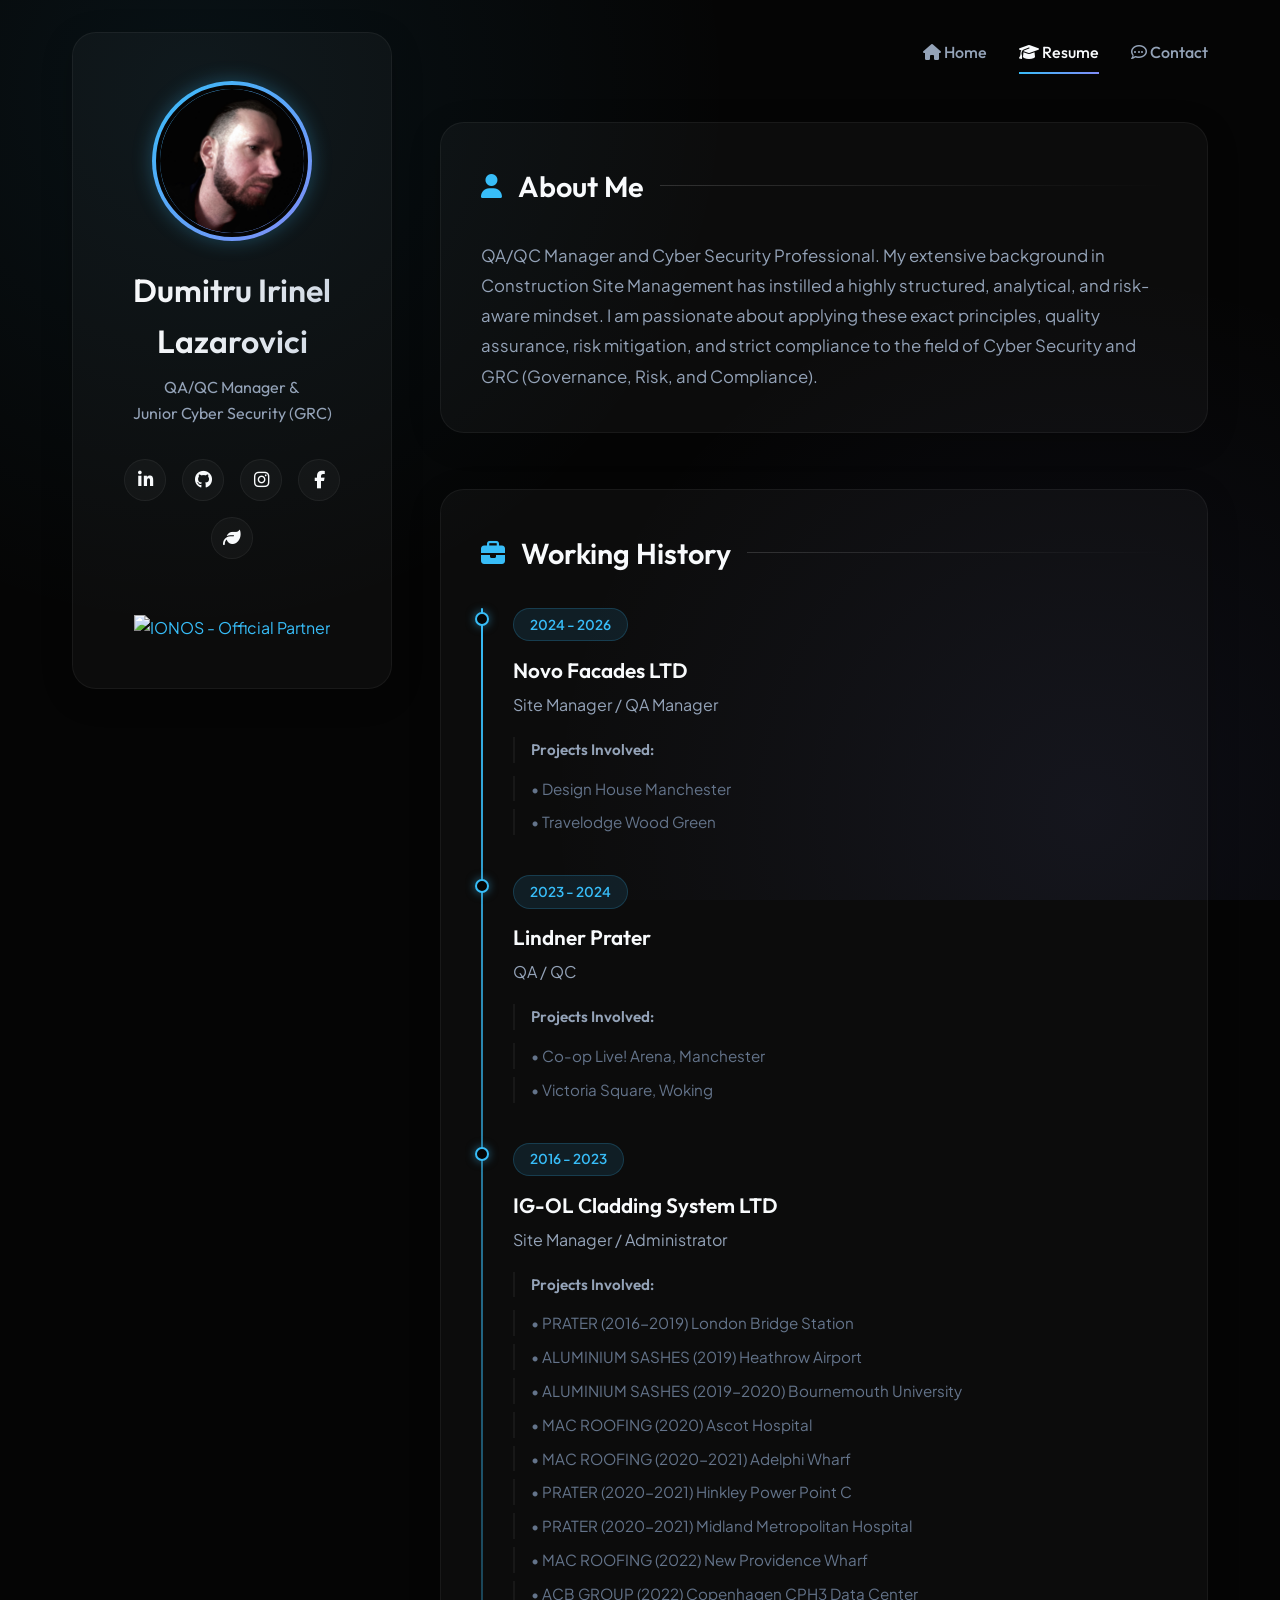
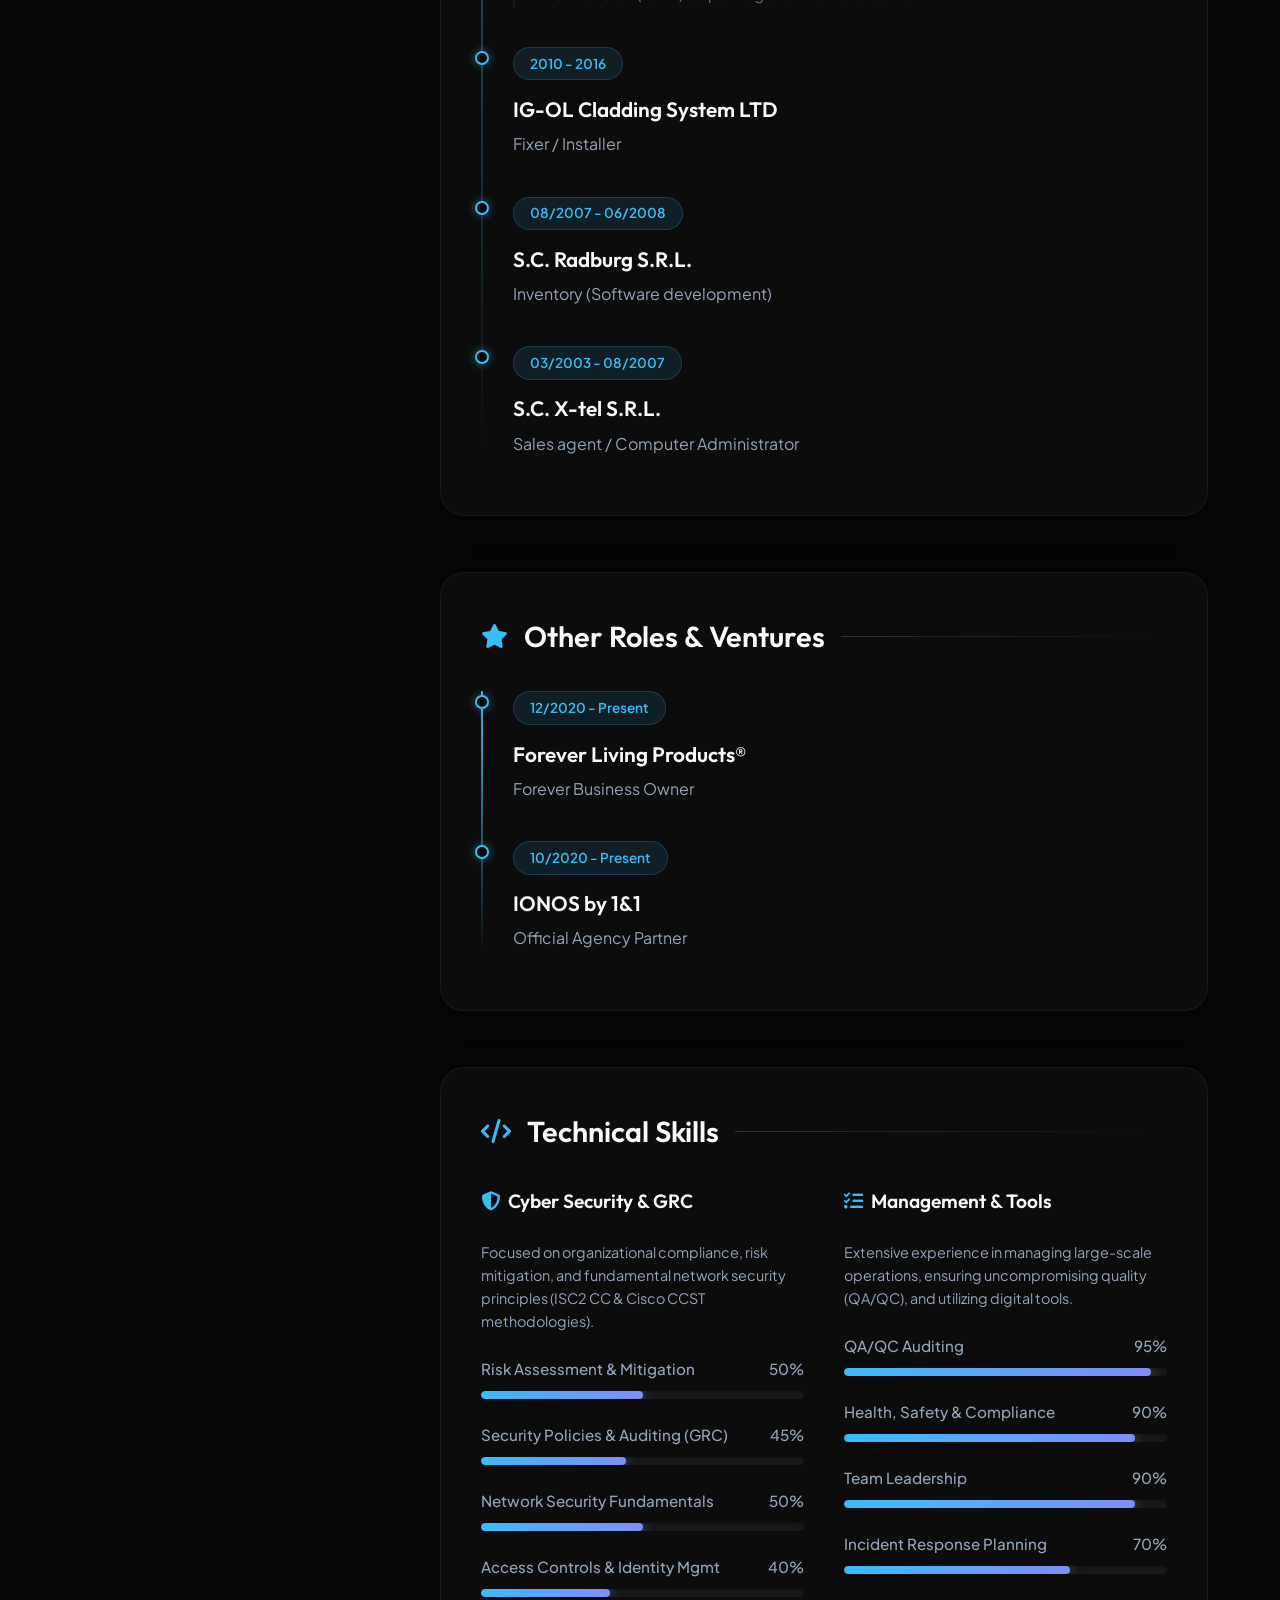
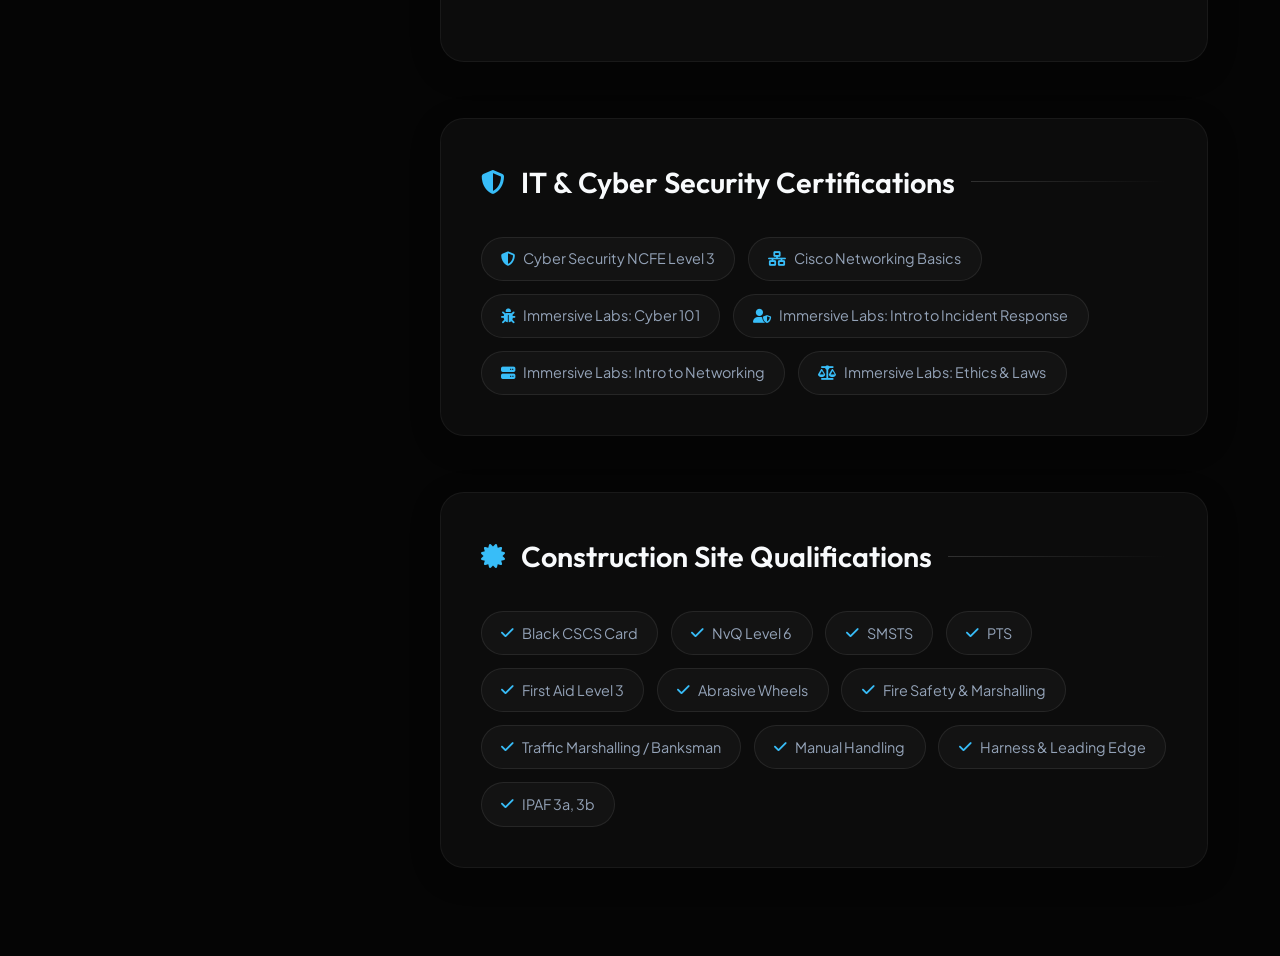
==== resume.html @ 13bcc542 "Initial commit of 2026 Midnight Obsidian CV" ====
<!DOCTYPE html>
<html lang="en">

<head>
	<meta charset="UTF-8">
	<meta name="description" content="Dumitru Irinel Lazarovici - Professional Resume and Portfolio">
	<meta name="viewport" content="width=device-width, initial-scale=1.0">
	<title>Dumitru Irinel Lazarovici | Resume</title>

	<!-- Google Fonts -->
	<link rel="preconnect" href="https://fonts.googleapis.com">
	<link rel="preconnect" href="https://fonts.gstatic.com" crossorigin>
	<link
		href="https://fonts.googleapis.com/css2?family=Outfit:wght@300;400;500;600;700&family=Plus+Jakarta+Sans:wght@400;500;600&display=swap"
		rel="stylesheet">

	<!-- FontAwesome -->
	<link rel="stylesheet" href="https://cdnjs.cloudflare.com/ajax/libs/font-awesome/6.4.0/css/all.min.css">

	<!-- Premium Custom CSS -->
	<link rel="stylesheet" href="assets/css/premium.css">
</head>

<body>

	<div class="container">

		<!-- Sidebar (Sticky) -->
		<aside class="sidebar animate-fade-in delay-1">
			<div class="glass-card" style="padding: 3rem 2rem;">
				<div class="profile-img-container">
					<!-- Folosind o imagine default pentru avatar, dar păstrând stilul -->
					<img src="assets/images/077.jpg" alt="Profile">
				</div>

				<h1 class="name">Dumitru Irinel Lazarovici</h1>
				<h2 class="title">QA/QC Manager &<br>Junior Cyber Security (GRC)</h2>

				<div class="social-links">
					<a href="https://www.linkedin.com/in/irinel-lazarovici-98a188123/" target="_blank"
						class="social-icon" title="LinkedIn"><i class="fa-brands fa-linkedin-in"></i></a>
					<a href="https://github.com/Iri3l/my-full-template" target="_blank" class="social-icon"
						title="GitHub"><i class="fa-brands fa-github"></i></a>
					<a href="https://www.instagram.com/lazarovici_web_design/" target="_blank" class="social-icon"
						title="Instagram"><i class="fa-brands fa-instagram"></i></a>
					<a href="https://www.facebook.com/Lazarovici-Web-Design-106968707484538/" target="_blank"
						class="social-icon" title="Facebook"><i class="fa-brands fa-facebook-f"></i></a>
					<a href="https://joinnow.foreverliving.com/GBR/en-GB/welcome?distribID=440805075421" target="_blank"
						class="social-icon" title="Forever Living"><i class="fa-solid fa-leaf"></i></a>
				</div>



				<a href="https://partnernetwork.ionos.co.uk/partner/lazarovici.web.design?origin=PartnerBadge"
					target="_blank" class="partner-badge" rel="nofollow">
					<img src="https://images-2.partnerportal.ionos.co.uk/items/683c39fa-d025-478d-b812-5f6673e0c8cc/profiles/a79d193d-137d-4387-9b11-49a4e6dd6d06/badges/normal_blue"
						alt="IONOS - Official Partner">
				</a>
			</div>
		</aside>

		<!-- Main Content Area -->
		<main class="content">

			<!-- Top Navigation -->
			<nav class="top-nav animate-fade-in delay-2">
				<a href="index.html" class="nav-link"><i class="fa-solid fa-house"></i> Home</a>
				<a href="resume.html" class="nav-link active"><i class="fa-solid fa-graduation-cap"></i> Resume</a>
				<a href="contact.html" class="nav-link"><i class="fa-regular fa-comment-dots"></i> Contact</a>
			</nav>

			<!-- About Section -->
			<section class="animate-fade-in delay-2">
				<div class="glass-card">
					<h3 class="section-title"><i class="fa-solid fa-user"></i> About Me</h3>
					<p class="about-text">
						QA/QC Manager and Cyber Security Professional. My extensive background in Construction Site
						Management has instilled a highly structured, analytical, and risk-aware mindset. I am
						passionate about applying these exact principles, quality assurance, risk mitigation, and strict
						compliance to the field of Cyber Security and GRC (Governance, Risk, and Compliance).
					</p>
				</div>
			</section>

			<!-- Experience Section -->
			<section class="animate-fade-in delay-3">
				<div class="glass-card">
					<h3 class="section-title"><i class="fa-solid fa-briefcase"></i> Working History</h3>

					<div class="timeline">

						<!-- Novo Facades -->
						<div class="timeline-item">
							<div class="timeline-dot"></div>
							<span class="timeline-date">2024 - 2026</span>
							<h4 class="timeline-title">Novo Facades LTD</h4>
							<p class="timeline-subtitle">Site Manager / QA Manager</p>
							<div class="timeline-content">
								<p class="projects-title">Projects Involved:</p>
								<p>• Design House Manchester</p>
								<p>• Travelodge Wood Green</p>
							</div>
						</div>

						<!-- Lindner Prater -->
						<div class="timeline-item">
							<div class="timeline-dot"></div>
							<span class="timeline-date">2023 - 2024</span>
							<h4 class="timeline-title">Lindner Prater</h4>
							<p class="timeline-subtitle">QA / QC</p>
							<div class="timeline-content">
								<p class="projects-title">Projects Involved:</p>
								<p>• Co-op Live! Arena, Manchester</p>
								<p>• Victoria Square, Woking</p>
							</div>
						</div>

						<!-- IG-OL Cladding -->
						<div class="timeline-item">
							<div class="timeline-dot"></div>
							<span class="timeline-date">2016 - 2023</span>
							<h4 class="timeline-title">IG-OL Cladding System LTD</h4>
							<p class="timeline-subtitle">Site Manager / Administrator</p>
							<div class="timeline-content">
								<p class="projects-title">Projects Involved:</p>
								<p>• PRATER (2016-2019) London Bridge Station</p>
								<p>• ALUMINIUM SASHES (2019) Heathrow Airport</p>
								<p>• ALUMINIUM SASHES (2019-2020) Bournemouth University</p>
								<p>• MAC ROOFING (2020) Ascot Hospital</p>
								<p>• MAC ROOFING (2020-2021) Adelphi Wharf</p>
								<p>• PRATER (2020-2021) Hinkley Power Point C</p>
								<p>• PRATER (2020-2021) Midland Metropolitan Hospital</p>
								<p>• MAC ROOFING (2022) New Providence Wharf</p>
								<p>• ACB GROUP (2022) Copenhagen CPH3 Data Center</p>
							</div>
						</div>

						<!-- IG-OL Cladding Early -->
						<div class="timeline-item">
							<div class="timeline-dot"></div>
							<span class="timeline-date">2010 - 2016</span>
							<h4 class="timeline-title">IG-OL Cladding System LTD</h4>
							<p class="timeline-subtitle">Fixer / Installer</p>
						</div>

						<!-- Radburg -->
						<div class="timeline-item">
							<div class="timeline-dot"></div>
							<span class="timeline-date">08/2007 - 06/2008</span>
							<h4 class="timeline-title">S.C. Radburg S.R.L.</h4>
							<p class="timeline-subtitle">Inventory (Software development)</p>
						</div>

						<!-- X-tel -->
						<div class="timeline-item">
							<div class="timeline-dot"></div>
							<span class="timeline-date">03/2003 - 08/2007</span>
							<h4 class="timeline-title">S.C. X-tel S.R.L.</h4>
							<p class="timeline-subtitle">Sales agent / Computer Administrator</p>
						</div>

					</div>
				</div>
			</section>

			<!-- Other Roles Section -->
			<section class="animate-fade-in delay-3">
				<div class="glass-card">
					<h3 class="section-title"><i class="fa-solid fa-star"></i> Other Roles & Ventures</h3>
					<div class="timeline">
						<div class="timeline-item">
							<div class="timeline-dot"></div>
							<span class="timeline-date">12/2020 - Present</span>
							<h4 class="timeline-title">Forever Living Products®</h4>
							<p class="timeline-subtitle">Forever Business Owner</p>
						</div>
						<div class="timeline-item">
							<div class="timeline-dot"></div>
							<span class="timeline-date">10/2020 - Present</span>
							<h4 class="timeline-title">IONOS by 1&1</h4>
							<p class="timeline-subtitle">Official Agency Partner</p>
						</div>

					</div>
				</div>
			</section>

			<!-- Skills Section -->
			<section class="animate-fade-in delay-4">
				<div class="glass-card">
					<h3 class="section-title"><i class="fa-solid fa-code"></i> Technical Skills</h3>

					<div class="skills-grid">
						<!-- Cyber Security & GRC -->
						<div class="skill-category">
							<h4 class="skill-category-title"><i class="fa-solid fa-shield-halved"></i> Cyber Security &
								GRC</h4>
							<p class="timeline-subtitle" style="margin-bottom:1.5rem; font-size:0.9rem;">
								Focused on organizational compliance, risk mitigation, and fundamental network security
								principles (ISC2 CC & Cisco CCST methodologies).
							</p>

							<div class="skill-item">
								<div class="skill-info"><span>Risk Assessment & Mitigation</span><span>50%</span></div>
								<div class="skill-bar-bg">
									<div class="skill-bar-fill" style="width: 50%;"></div>
								</div>
							</div>
							<div class="skill-item">
								<div class="skill-info"><span>Security Policies & Auditing (GRC)</span><span>45%</span>
								</div>
								<div class="skill-bar-bg">
									<div class="skill-bar-fill" style="width: 45%;"></div>
								</div>
							</div>
							<div class="skill-item">
								<div class="skill-info"><span>Network Security Fundamentals</span><span>50%</span></div>
								<div class="skill-bar-bg">
									<div class="skill-bar-fill" style="width: 50%;"></div>
								</div>
							</div>
							<div class="skill-item">
								<div class="skill-info"><span>Access Controls & Identity Mgmt</span><span>40%</span>
								</div>
								<div class="skill-bar-bg">
									<div class="skill-bar-fill" style="width: 40%;"></div>
								</div>
							</div>
						</div>

						<!-- Management & Tools -->
						<div class="skill-category">
							<h4 class="skill-category-title"><i class="fa-solid fa-list-check"></i> Management & Tools
							</h4>
							<p class="timeline-subtitle" style="margin-bottom:1.5rem; font-size:0.9rem;">
								Extensive experience in managing large-scale operations, ensuring uncompromising quality
								(QA/QC), and utilizing digital tools.
							</p>

							<div class="skill-item">
								<div class="skill-info"><span>QA/QC Auditing</span><span>95%</span></div>
								<div class="skill-bar-bg">
									<div class="skill-bar-fill" style="width: 95%;"></div>
								</div>
							</div>
							<div class="skill-item">
								<div class="skill-info"><span>Health, Safety & Compliance</span><span>90%</span></div>
								<div class="skill-bar-bg">
									<div class="skill-bar-fill" style="width: 90%;"></div>
								</div>
							</div>
							<div class="skill-item">
								<div class="skill-info"><span>Team Leadership</span><span>90%</span></div>
								<div class="skill-bar-bg">
									<div class="skill-bar-fill" style="width: 90%;"></div>
								</div>
							</div>
							<div class="skill-item">
								<div class="skill-info"><span>Incident Response Planning</span><span>70%</span></div>
								<div class="skill-bar-bg">
									<div class="skill-bar-fill" style="width: 70%;"></div>
								</div>
							</div>
						</div>
					</div>
				</div>
			</section>

			<!-- IT & Cyber Security Certifications -->
			<section class="animate-fade-in delay-4">
				<div class="glass-card">
					<h3 class="section-title"><i class="fa-solid fa-shield-halved"></i> IT & Cyber Security
						Certifications</h3>
					<div class="qualifications">
						<span class="qual-pill"><i class="fa-solid fa-shield-halved"></i> Cyber Security NCFE Level 3</span>
						<a href="https://www.credly.com/badges/ef850f57-5028-4ad2-a7d9-66582cfb5b1e/linked_in_profile" target="_blank" class="qual-pill"><i class="fa-solid fa-network-wired"></i> Cisco Networking Basics</a>
						<a href="https://api.immersivelabs.online/share/achievements/e7f9c236777fa7d2af7b7301865efb08" target="_blank" class="qual-pill"><i class="fa-solid fa-bug"></i> Immersive Labs: Cyber 101</a>
						<a href="https://api.immersivelabs.online/share/achievements/1f5e412bfb2356954bd1b82dba36fd0a" target="_blank" class="qual-pill"><i class="fa-solid fa-user-shield"></i> Immersive Labs: Intro to Incident Response</a>
						<a href="https://api.immersivelabs.online/share/achievements/57d2dfdf820306a165deaa036fe8b415" target="_blank" class="qual-pill"><i class="fa-solid fa-server"></i> Immersive Labs: Intro to Networking</a>
						<a href="https://api.immersivelabs.online/share/achievements/7786c9fb59da380d1ccf0a7d3898c288" target="_blank" class="qual-pill"><i class="fa-solid fa-scale-balanced"></i> Immersive Labs: Ethics & Laws</a>
					</div>
				</div>
			</section>

			<!-- Qualifications Section -->
			<section class="animate-fade-in delay-4">
				<div class="glass-card">
					<h3 class="section-title"><i class="fa-solid fa-certificate"></i> Construction Site Qualifications
					</h3>
					<div class="qualifications">
						<span class="qual-pill"><i class="fa-solid fa-check"></i> Black CSCS Card</span>
						<span class="qual-pill"><i class="fa-solid fa-check"></i> NvQ Level 6</span>
						<span class="qual-pill"><i class="fa-solid fa-check"></i> SMSTS</span>
						<span class="qual-pill"><i class="fa-solid fa-check"></i> PTS</span>
						<span class="qual-pill"><i class="fa-solid fa-check"></i> First Aid Level 3</span>
						<span class="qual-pill"><i class="fa-solid fa-check"></i> Abrasive Wheels</span>
						<span class="qual-pill"><i class="fa-solid fa-check"></i> Fire Safety & Marshalling</span>
						<span class="qual-pill"><i class="fa-solid fa-check"></i> Traffic Marshalling / Banksman</span>
						<span class="qual-pill"><i class="fa-solid fa-check"></i> Manual Handling</span>
						<span class="qual-pill"><i class="fa-solid fa-check"></i> Harness & Leading Edge</span>
						<span class="qual-pill"><i class="fa-solid fa-check"></i> IPAF 3a, 3b</span>
					</div>
				</div>
			</section>

		</main>
	</div>

</body>

</html>
---- assets/css/premium.css ----
:root {
    --bg-main: #050505;
    --card-bg: rgba(255, 255, 255, 0.03);
    --card-border: rgba(255, 255, 255, 0.05);
    --card-border-hover: rgba(255, 255, 255, 0.15);
    --text-primary: #f8fafc;
    --text-secondary: #94a3b8;
    --text-muted: #64748b;
    --accent-gradient: linear-gradient(135deg, #38bdf8 0%, #818cf8 100%);
    --accent-color: #38bdf8;
    --font-heading: 'Outfit', sans-serif;
    --font-body: 'Plus Jakarta Sans', sans-serif;
}

* {
    margin: 0;
    padding: 0;
    box-sizing: border-box;
}

body {
    background-color: var(--bg-main);
    background-image: 
        radial-gradient(circle at 15% 10%, rgba(56, 189, 248, 0.07) 0%, transparent 40%),
        radial-gradient(circle at 85% 90%, rgba(129, 140, 248, 0.07) 0%, transparent 40%);
    background-attachment: fixed;
    color: var(--text-primary);
    font-family: var(--font-body);
    line-height: 1.6;
    -webkit-font-smoothing: antialiased;
}

/* Typography */
h1, h2, h3, h4, h5, h6 {
    font-family: var(--font-heading);
    color: var(--text-primary);
    font-weight: 600;
}

a {
    color: var(--accent-color);
    text-decoration: none;
    transition: all 0.3s ease;
}

a:hover {
    color: #fff;
    text-shadow: 0 0 10px rgba(56, 189, 248, 0.5);
}

/* Layout */
.container {
    max-width: 1200px;
    margin: 0 auto;
    padding: 2rem;
    display: grid;
    grid-template-columns: 320px 1fr;
    gap: 3rem;
}

@media (max-width: 992px) {
    .container {
        grid-template-columns: 1fr;
    }
    
    .sidebar {
        position: relative;
        top: 0;
        z-index: 10;
        margin-bottom: 2rem;
    }
}

/* Glass Card Reusable Class */
.glass-card {
    background: var(--card-bg);
    backdrop-filter: blur(20px);
    -webkit-backdrop-filter: blur(20px);
    border: 1px solid var(--card-border);
    border-radius: 24px;
    padding: 2.5rem;
    box-shadow: 0 8px 32px rgba(0, 0, 0, 0.2);
    transition: all 0.4s cubic-bezier(0.175, 0.885, 0.32, 1.275);
}

.glass-card:hover {
    transform: translateY(-5px);
    border-color: var(--card-border-hover);
    box-shadow: 0 15px 40px rgba(0, 0, 0, 0.4);
}

/* Sidebar */
.sidebar {
    position: sticky;
    top: 2rem;
    height: fit-content;
    text-align: center;
}

.profile-img-container {
    width: 160px;
    height: 160px;
    margin: 0 auto 1.5rem auto;
    border-radius: 50%;
    background: var(--accent-gradient);
    padding: 4px;
    box-shadow: 0 0 20px rgba(56, 189, 248, 0.3);
}

.profile-img-container img {
    width: 100%;
    height: 100%;
    border-radius: 50%;
    object-fit: cover;
    background: var(--bg-main);
    border: 4px solid var(--bg-main);
}

.name {
    font-size: 2rem;
    margin-bottom: 0.5rem;
    background: linear-gradient(to right, #fff, #cbd5e1);
    -webkit-background-clip: text;
    -webkit-text-fill-color: transparent;
}

.title {
    font-size: 1rem;
    color: var(--text-secondary);
    margin-bottom: 2rem;
    font-weight: 400;
}

.social-links {
    display: flex;
    justify-content: center;
    flex-wrap: wrap;
    gap: 1rem;
    margin-bottom: 2rem;
}

.social-icon {
    width: 42px;
    height: 42px;
    border-radius: 50%;
    background: rgba(255, 255, 255, 0.03);
    display: flex;
    align-items: center;
    justify-content: center;
    color: var(--text-primary);
    border: 1px solid var(--card-border);
    transition: all 0.3s ease;
    font-size: 1.1rem;
}

.social-icon:hover {
    background: var(--accent-gradient);
    transform: translateY(-4px) scale(1.1);
    border-color: transparent;
    color: #fff;
    box-shadow: 0 10px 20px rgba(56, 189, 248, 0.4);
}

.btn-download {
    display: inline-flex;
    align-items: center;
    justify-content: center;
    gap: 0.8rem;
    width: 100%;
    padding: 1rem;
    border-radius: 14px;
    background: var(--accent-gradient);
    color: #fff;
    font-weight: 600;
    font-family: var(--font-heading);
    letter-spacing: 0.5px;
    border: none;
    cursor: pointer;
    transition: all 0.3s ease;
    text-transform: uppercase;
    font-size: 0.9rem;
    box-shadow: 0 4px 15px rgba(56, 189, 248, 0.3);
}

.btn-download:hover {
    box-shadow: 0 10px 25px rgba(56, 189, 248, 0.5);
    transform: translateY(-2px);
    color: #fff;
}

/* Main Content Sections */
section {
    margin-bottom: 3.5rem;
}

.section-title {
    font-size: 1.8rem;
    margin-bottom: 2rem;
    display: flex;
    align-items: center;
    gap: 1rem;
}

.section-title i {
    color: var(--accent-color);
    font-size: 1.5rem;
}

.section-title::after {
    content: '';
    height: 1px;
    flex: 1;
    background: linear-gradient(90deg, var(--card-border-hover), transparent);
}

/* Timeline */
.timeline {
    position: relative;
    padding-left: 2rem;
}

.timeline::before {
    content: '';
    position: absolute;
    left: 0;
    top: 0;
    height: 100%;
    width: 2px;
    background: linear-gradient(180deg, var(--accent-color) 0%, rgba(56, 189, 248, 0) 100%);
    border-radius: 2px;
}

.timeline-item {
    position: relative;
    margin-bottom: 2.5rem;
}

.timeline-item:last-child {
    margin-bottom: 0;
}

.timeline-dot {
    position: absolute;
    left: -2.35rem;
    top: 0.25rem;
    width: 14px;
    height: 14px;
    border-radius: 50%;
    background: var(--bg-main);
    border: 2px solid var(--accent-color);
    box-shadow: 0 0 10px rgba(56, 189, 248, 0.5);
    transition: all 0.3s ease;
}

.timeline-item:hover .timeline-dot {
    background: var(--accent-color);
    transform: scale(1.3);
}

.timeline-date {
    font-size: 0.85rem;
    color: var(--accent-color);
    font-weight: 600;
    margin-bottom: 0.8rem;
    display: inline-block;
    padding: 0.3rem 1rem;
    background: rgba(56, 189, 248, 0.1);
    border-radius: 20px;
    border: 1px solid rgba(56, 189, 248, 0.2);
}

.timeline-title {
    font-size: 1.3rem;
    color: var(--text-primary);
    margin-bottom: 0.3rem;
}

.timeline-subtitle {
    font-size: 1rem;
    color: var(--text-secondary);
    margin-bottom: 1.2rem;
}

.timeline-content {
    color: var(--text-muted);
    font-size: 0.95rem;
    line-height: 1.7;
}

.timeline-content p {
    margin-bottom: 0.5rem;
    padding-left: 1rem;
    border-left: 2px solid rgba(255,255,255,0.05);
}

.timeline-content .projects-title {
    color: var(--text-secondary);
    font-weight: 600;
    margin-top: 1rem;
    margin-bottom: 0.8rem;
    font-family: var(--font-heading);
}

/* Skills */
.skills-grid {
    display: grid;
    grid-template-columns: 1fr 1fr;
    gap: 2.5rem;
}

@media (max-width: 768px) {
    .skills-grid {
        grid-template-columns: 1fr;
    }
}

.skill-category-title {
    font-size: 1.2rem;
    color: var(--text-primary);
    margin-bottom: 1.5rem;
    font-family: var(--font-heading);
    display: flex;
    align-items: center;
    gap: 0.5rem;
}
.skill-category-title i {
    color: var(--accent-color);
}

.skill-item {
    margin-bottom: 1.5rem;
}

.skill-info {
    display: flex;
    justify-content: space-between;
    margin-bottom: 0.6rem;
    font-size: 0.95rem;
    color: var(--text-secondary);
    font-weight: 500;
}

.skill-bar-bg {
    width: 100%;
    height: 8px;
    background: rgba(255, 255, 255, 0.05);
    border-radius: 10px;
    overflow: hidden;
    box-shadow: inset 0 2px 4px rgba(0,0,0,0.2);
}

.skill-bar-fill {
    height: 100%;
    background: var(--accent-gradient);
    border-radius: 10px;
    position: relative;
    box-shadow: 0 0 12px rgba(56, 189, 248, 0.6);
}

/* Qualifications Pills */
.qualifications {
    display: flex;
    flex-wrap: wrap;
    gap: 0.8rem;
}

.qual-pill {
    padding: 0.6rem 1.2rem;
    background: rgba(255, 255, 255, 0.03);
    border: 1px solid rgba(255, 255, 255, 0.08);
    border-radius: 30px;
    font-size: 0.9rem;
    color: var(--text-secondary);
    transition: all 0.3s ease;
    display: flex;
    align-items: center;
    gap: 0.5rem;
}

.qual-pill i {
    color: var(--accent-color);
}

.qual-pill:hover {
    border-color: var(--accent-color);
    color: var(--text-primary);
    background: rgba(56, 189, 248, 0.1);
    transform: translateY(-2px);
    box-shadow: 0 5px 15px rgba(0,0,0,0.2);
}

/* Header Menu (Desktop) */
.top-nav {
    display: flex;
    justify-content: flex-end;
    gap: 2rem;
    margin-bottom: 3rem;
}

.nav-link {
    color: var(--text-secondary);
    font-family: var(--font-heading);
    font-weight: 500;
    font-size: 1rem;
    position: relative;
    padding: 0.5rem 0;
}

.nav-link.active {
    color: var(--text-primary);
}

.nav-link::after {
    content: '';
    position: absolute;
    bottom: 0;
    left: 0;
    width: 0;
    height: 2px;
    background: var(--accent-gradient);
    transition: width 0.3s ease;
}

.nav-link:hover::after, .nav-link.active::after {
    width: 100%;
}

.nav-link:hover {
    color: var(--text-primary);
}

/* Fade in animation */
@keyframes fadeInUp {
    from {
        opacity: 0;
        transform: translateY(30px);
    }
    to {
        opacity: 1;
        transform: translateY(0);
    }
}

.animate-fade-in {
    animation: fadeInUp 0.8s cubic-bezier(0.175, 0.885, 0.32, 1.275) forwards;
    opacity: 0;
}

.delay-1 { animation-delay: 0.1s; }
.delay-2 { animation-delay: 0.2s; }
.delay-3 { animation-delay: 0.3s; }
.delay-4 { animation-delay: 0.4s; }

.about-text {
    color: var(--text-secondary);
    font-size: 1.05rem;
    line-height: 1.8;
}

.partner-badge {
    margin-top: 1.5rem;
    display: inline-block;
    transition: transform 0.3s ease;
}
.partner-badge:hover {
    transform: scale(1.05);
}
.partner-badge img {
    height: 45px;
}

/* Form Styles for Contact Page */
.premium-form {
    display: flex;
    flex-direction: column;
    gap: 1.5rem;
    margin-top: 2rem;
}

.form-group {
    display: flex;
    flex-direction: column;
    gap: 0.5rem;
}

.form-control {
    width: 100%;
    padding: 1rem 1.2rem;
    background: rgba(255, 255, 255, 0.03);
    border: 1px solid rgba(255, 255, 255, 0.1);
    border-radius: 12px;
    color: var(--text-primary);
    font-family: var(--font-body);
    font-size: 1rem;
    transition: all 0.3s ease;
    outline: none;
}

.form-control::placeholder {
    color: rgba(255, 255, 255, 0.3);
}

.form-control:focus {
    background: rgba(255, 255, 255, 0.06);
    border-color: var(--accent-color);
    box-shadow: 0 0 15px rgba(56, 189, 248, 0.2);
}

textarea.form-control {
    min-height: 150px;
    resize: vertical;
}
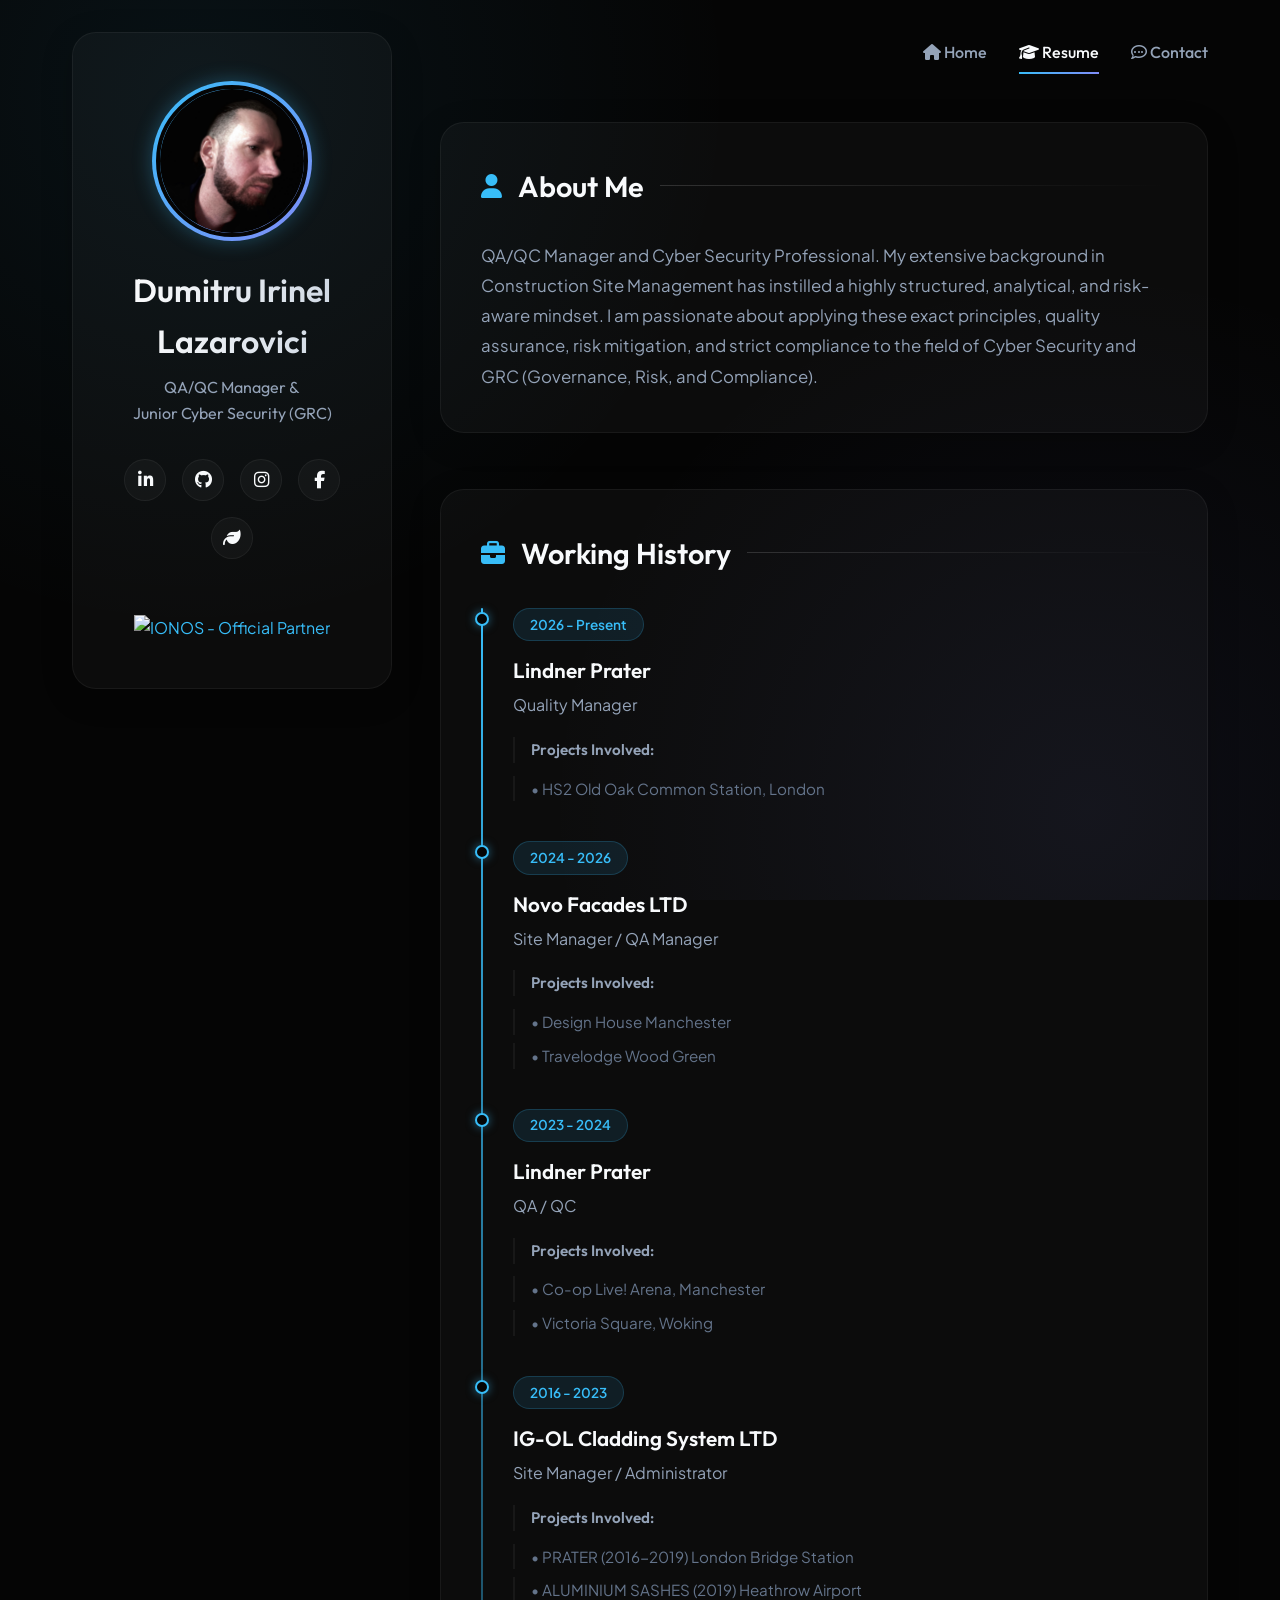
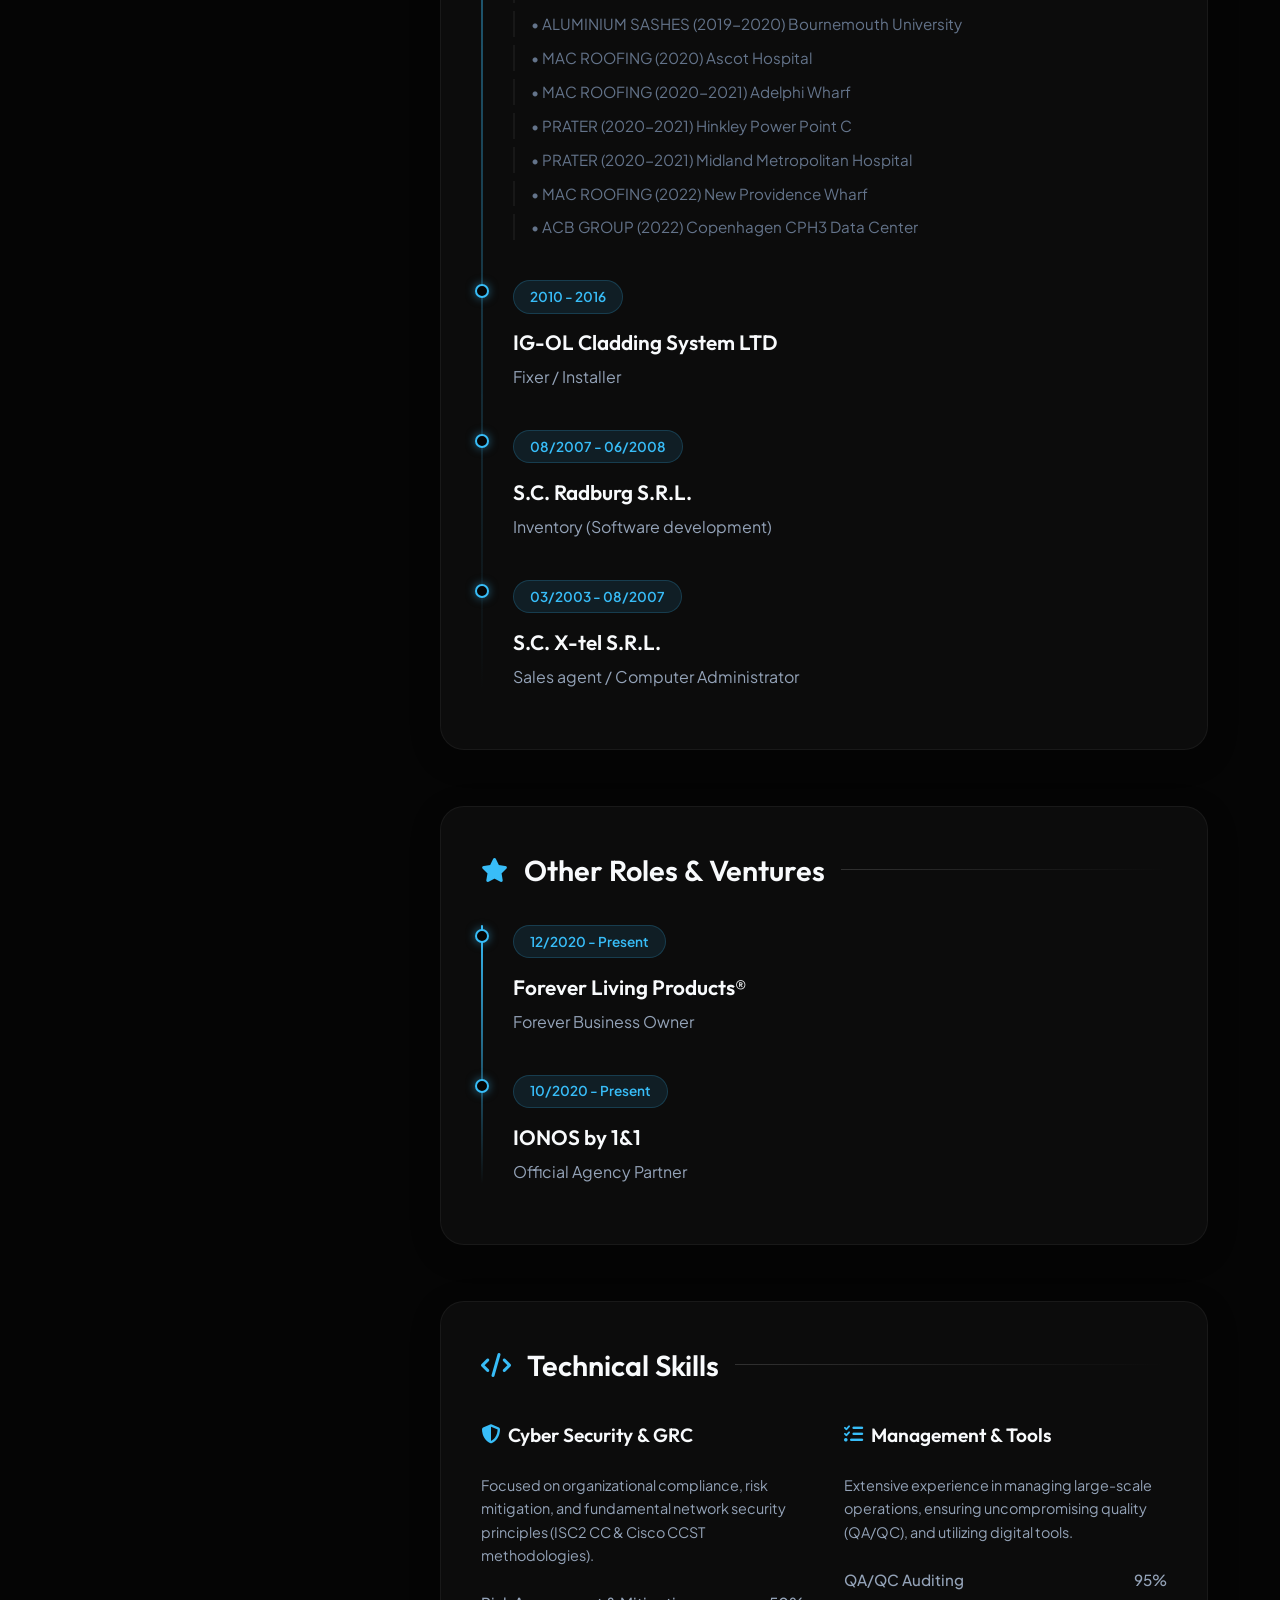
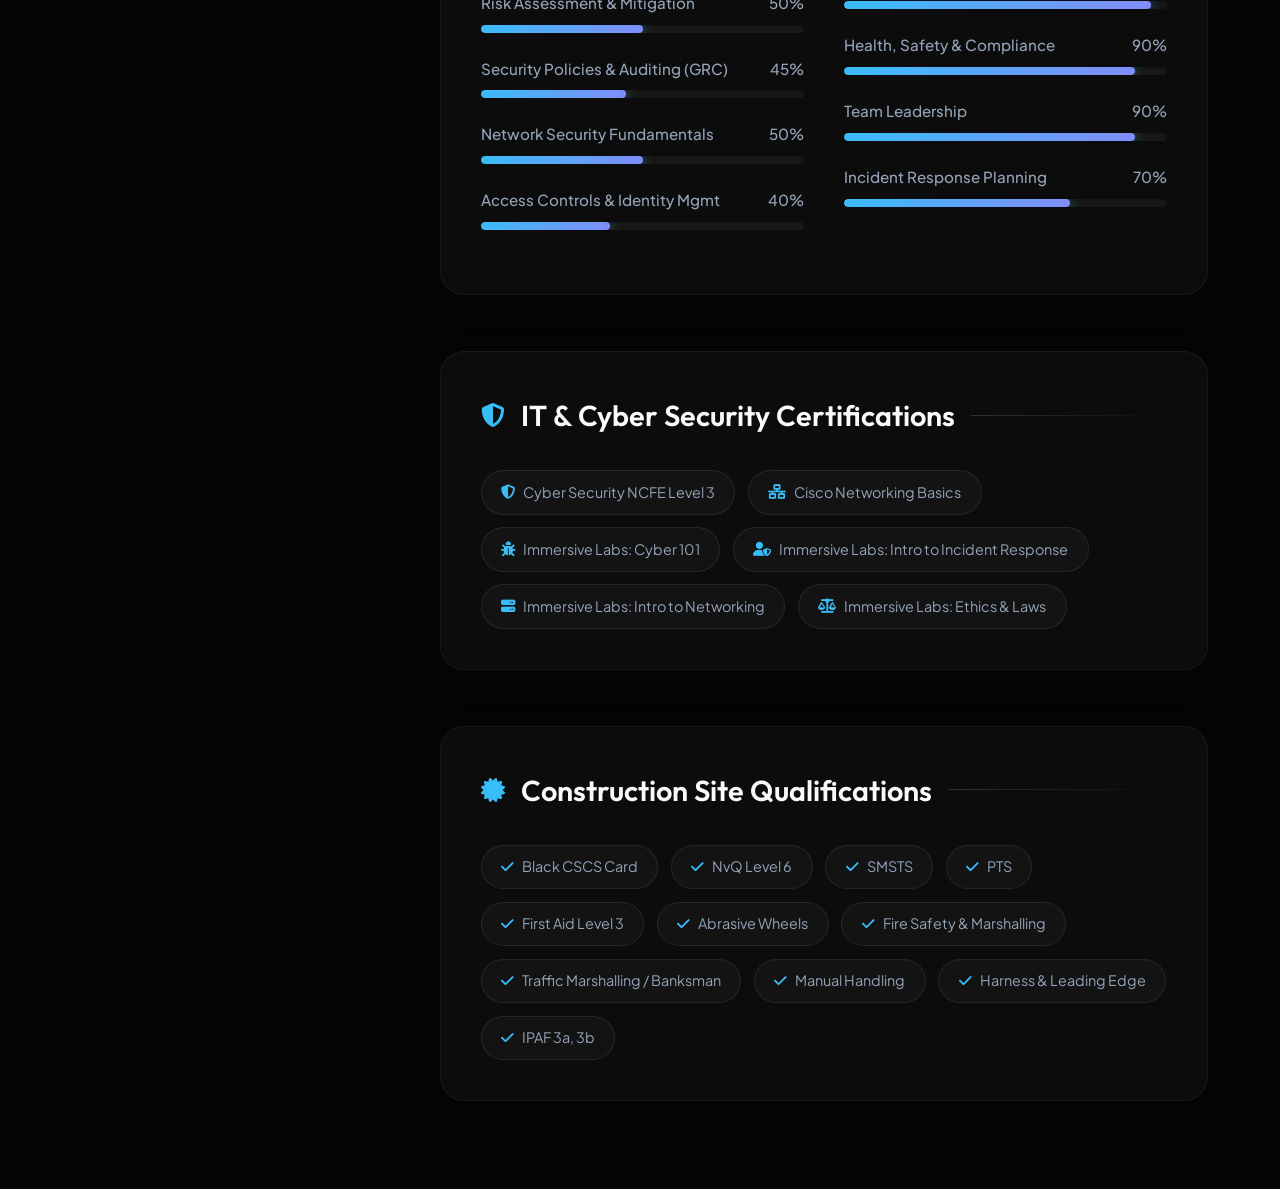
==== commit fdeb2ca4: "Add Lindner Prater Quality Manager role - HS2 Old Oak Common" ====
--- a/resume.html
+++ b/resume.html
@@ -88,6 +88,18 @@
 					<h3 class="section-title"><i class="fa-solid fa-briefcase"></i> Working History</h3>
 
 					<div class="timeline">
+
+						<!-- Lindner Prater (Current) -->
+						<div class="timeline-item">
+							<div class="timeline-dot"></div>
+							<span class="timeline-date">2026 - Present</span>
+							<h4 class="timeline-title">Lindner Prater</h4>
+							<p class="timeline-subtitle">Quality Manager</p>
+							<div class="timeline-content">
+								<p class="projects-title">Projects Involved:</p>
+								<p>• HS2 Old Oak Common Station, London</p>
+							</div>
+						</div>
 
 						<!-- Novo Facades -->
 						<div class="timeline-item">
--- a/assets/css/premium.css
+++ b/assets/css/premium.css
@@ -20,7 +20,7 @@
 
 body {
     background-color: var(--bg-main);
-    background-image: 
+    background-image:
         radial-gradient(circle at 15% 10%, rgba(56, 189, 248, 0.07) 0%, transparent 40%),
         radial-gradient(circle at 85% 90%, rgba(129, 140, 248, 0.07) 0%, transparent 40%);
     background-attachment: fixed;
@@ -31,7 +31,12 @@
 }
 
 /* Typography */
-h1, h2, h3, h4, h5, h6 {
+h1,
+h2,
+h3,
+h4,
+h5,
+h6 {
     font-family: var(--font-heading);
     color: var(--text-primary);
     font-weight: 600;
@@ -58,18 +63,6 @@
     gap: 3rem;
 }
 
-@media (max-width: 992px) {
-    .container {
-        grid-template-columns: 1fr;
-    }
-    
-    .sidebar {
-        position: relative;
-        top: 0;
-        z-index: 10;
-        margin-bottom: 2rem;
-    }
-}
 
 /* Glass Card Reusable Class */
 .glass-card {
@@ -290,7 +283,7 @@
 .timeline-content p {
     margin-bottom: 0.5rem;
     padding-left: 1rem;
-    border-left: 2px solid rgba(255,255,255,0.05);
+    border-left: 2px solid rgba(255, 255, 255, 0.05);
 }
 
 .timeline-content .projects-title {
@@ -323,6 +316,7 @@
     align-items: center;
     gap: 0.5rem;
 }
+
 .skill-category-title i {
     color: var(--accent-color);
 }
@@ -346,7 +340,7 @@
     background: rgba(255, 255, 255, 0.05);
     border-radius: 10px;
     overflow: hidden;
-    box-shadow: inset 0 2px 4px rgba(0,0,0,0.2);
+    box-shadow: inset 0 2px 4px rgba(0, 0, 0, 0.2);
 }
 
 .skill-bar-fill {
@@ -386,7 +380,7 @@
     color: var(--text-primary);
     background: rgba(56, 189, 248, 0.1);
     transform: translateY(-2px);
-    box-shadow: 0 5px 15px rgba(0,0,0,0.2);
+    box-shadow: 0 5px 15px rgba(0, 0, 0, 0.2);
 }
 
 /* Header Menu (Desktop) */
@@ -421,7 +415,8 @@
     transition: width 0.3s ease;
 }
 
-.nav-link:hover::after, .nav-link.active::after {
+.nav-link:hover::after,
+.nav-link.active::after {
     width: 100%;
 }
 
@@ -435,6 +430,7 @@
         opacity: 0;
         transform: translateY(30px);
     }
+
     to {
         opacity: 1;
         transform: translateY(0);
@@ -446,10 +442,21 @@
     opacity: 0;
 }
 
-.delay-1 { animation-delay: 0.1s; }
-.delay-2 { animation-delay: 0.2s; }
-.delay-3 { animation-delay: 0.3s; }
-.delay-4 { animation-delay: 0.4s; }
+.delay-1 {
+    animation-delay: 0.1s;
+}
+
+.delay-2 {
+    animation-delay: 0.2s;
+}
+
+.delay-3 {
+    animation-delay: 0.3s;
+}
+
+.delay-4 {
+    animation-delay: 0.4s;
+}
 
 .about-text {
     color: var(--text-secondary);
@@ -462,9 +469,11 @@
     display: inline-block;
     transition: transform 0.3s ease;
 }
+
 .partner-badge:hover {
     transform: scale(1.05);
 }
+
 .partner-badge img {
     height: 45px;
 }
@@ -510,3 +519,17 @@
     min-height: 150px;
     resize: vertical;
 }
+
+/* Mobile Overrides */
+@media (max-width: 992px) {
+    .container {
+        grid-template-columns: 1fr;
+    }
+
+    .sidebar {
+        position: relative;
+        top: 0;
+        z-index: 10;
+        margin-bottom: 2rem;
+    }
+}
